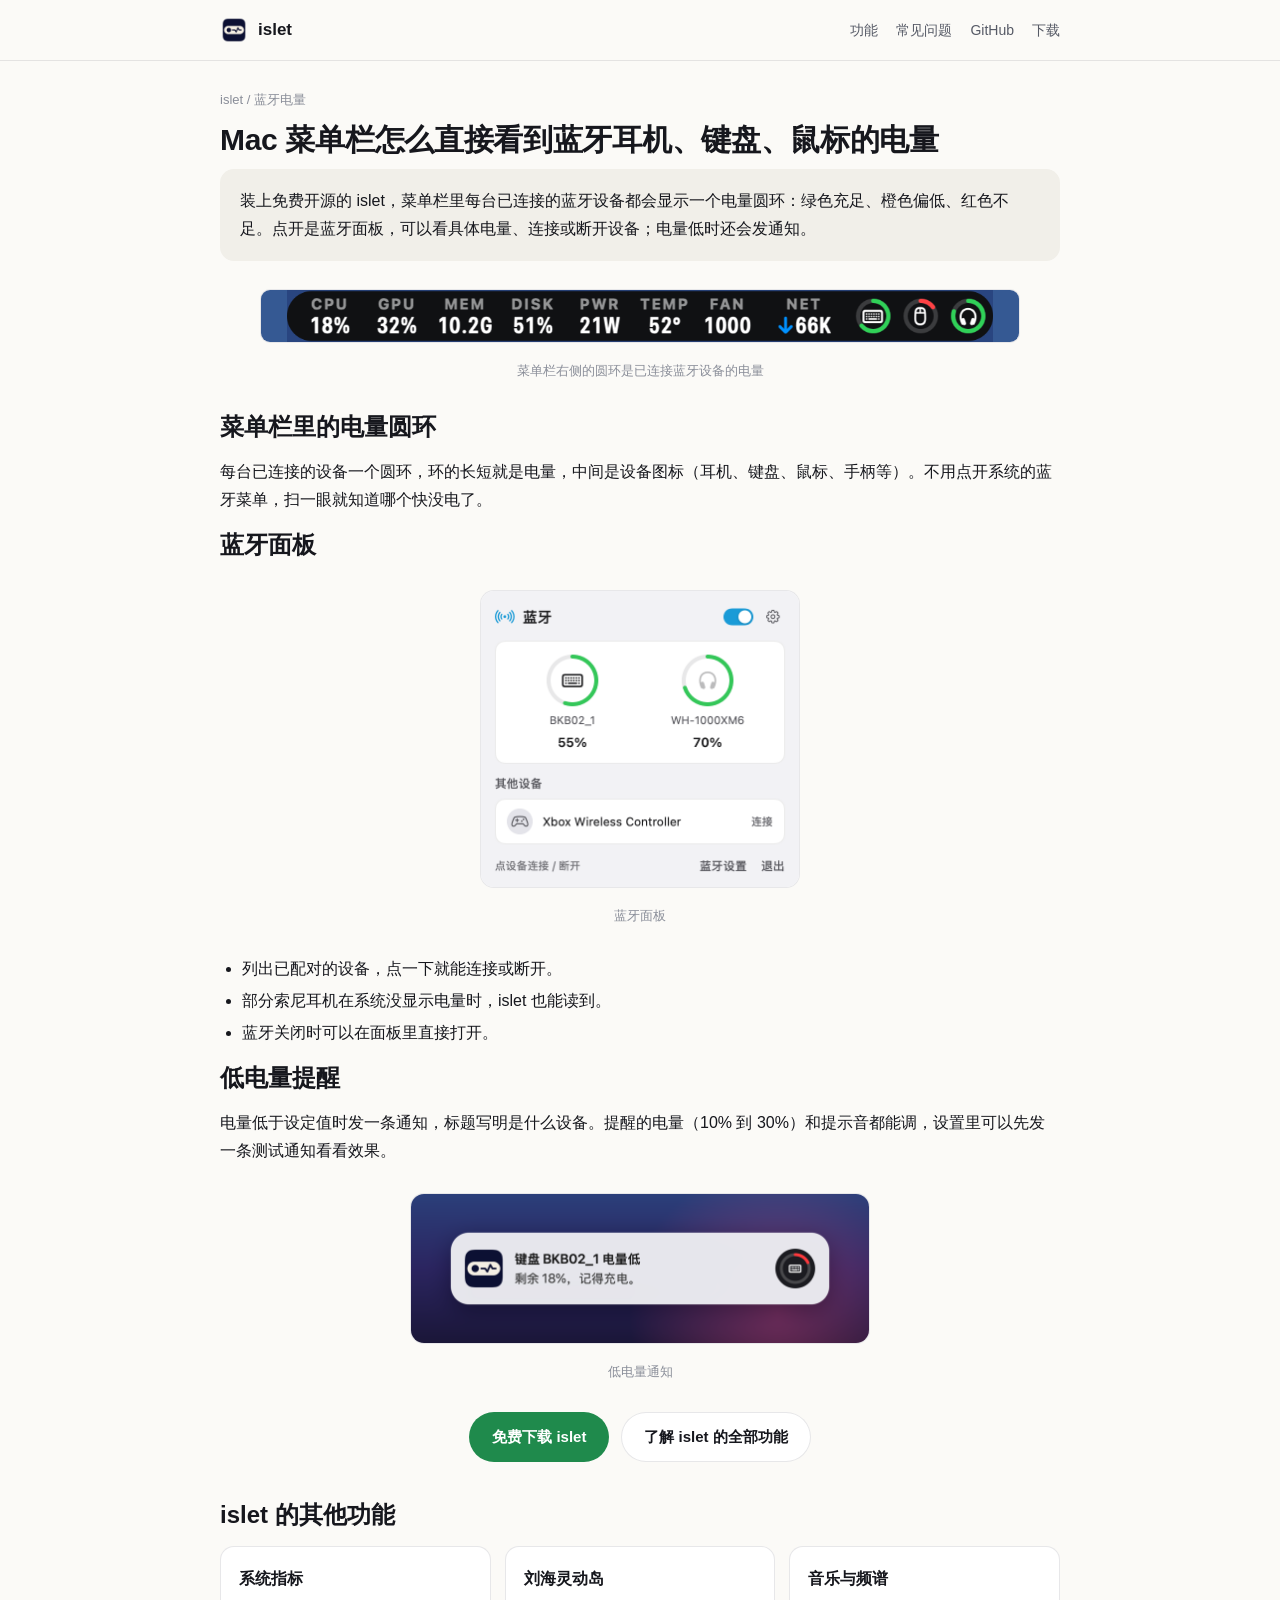
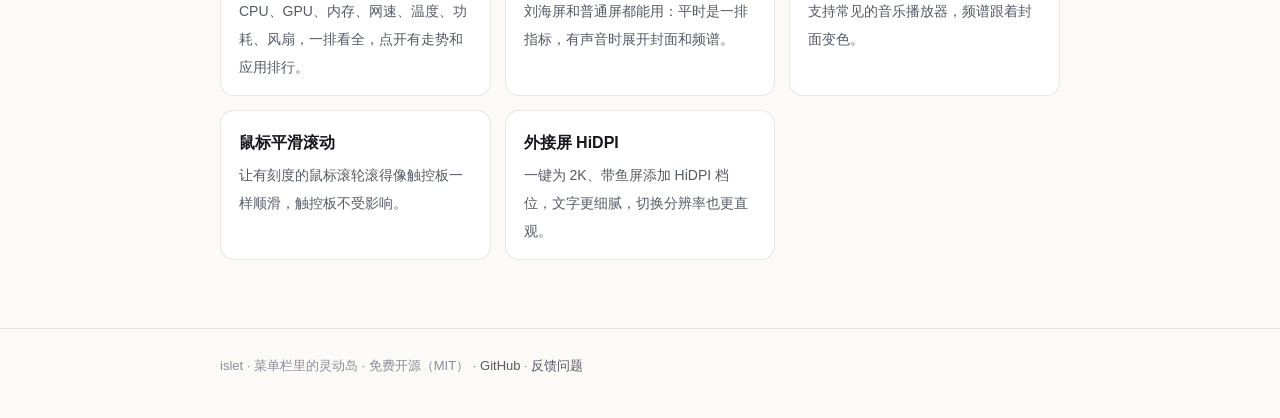
==== docs/bluetooth-battery.html @ e3c12583 "官网：GitHub Pages 首页做成可交互的 macOS 桌面演示，另有 6 个功能介绍页 Co-Authored-By: Claude Opus 5.5 <noreply@anthropic.c" ====
<!doctype html>
<html lang="zh-CN">
<head>
<meta charset="utf-8">
<meta name="viewport" content="width=device-width, initial-scale=1">
<title>Mac 菜单栏怎么直接看到蓝牙耳机、键盘、鼠标的电量 - islet</title>
<meta name="description" content="装上免费开源的 islet，菜单栏里每台已连接的蓝牙设备都会显示一个电量圆环：绿色充足、橙色偏低、红色不足。点开是蓝牙面板，可以看具体电量、连接或断开设备；电量低时还会发通知。">
<link rel="canonical" href="https://buerxzhang.github.io/islet/bluetooth-battery.html">
<meta property="og:type" content="website">
<meta property="og:title" content="Mac 菜单栏怎么直接看到蓝牙耳机、键盘、鼠标的电量 - islet">
<meta property="og:description" content="装上免费开源的 islet，菜单栏里每台已连接的蓝牙设备都会显示一个电量圆环：绿色充足、橙色偏低、红色不足。点开是蓝牙面板，可以看具体电量、连接或断开设备；电量低时还会发通知。">
<meta property="og:url" content="https://buerxzhang.github.io/islet/bluetooth-battery.html">
<meta property="og:image" content="https://buerxzhang.github.io/islet/screenshots/hero.png">
<link rel="icon" href="icon.png">
<link rel="stylesheet" href="style.css">
<script type="application/ld+json">{"@context": "https://schema.org", "@type": "FAQPage", "mainEntity": [{"@type": "Question", "name": "Mac 菜单栏怎么直接看到蓝牙耳机、键盘、鼠标的电量", "acceptedAnswer": {"@type": "Answer", "text": "装上免费开源的 islet，菜单栏里每台已连接的蓝牙设备都会显示一个电量圆环：绿色充足、橙色偏低、红色不足。点开是蓝牙面板，可以看具体电量、连接或断开设备；电量低时还会发通知。"}}]}</script>
</head>
<body>
<header class="top"><div class="wrap">
<a class="brand" href="./"><img src="icon.png" alt="">islet</a>
<nav class="top"><a class="hide-sm" href="./#features">功能</a><a class="hide-sm" href="./#faq">常见问题</a><a href="https://github.com/Buerxzhang/islet">GitHub</a><a href="https://github.com/Buerxzhang/islet/releases/latest">下载</a></nav>
</div></header>
<main class="wrap">
<article>
<div class="crumb"><a href="./">islet</a> / 蓝牙电量</div>
<h1>Mac 菜单栏怎么直接看到蓝牙耳机、键盘、鼠标的电量</h1>
<div class="answer"><p>装上免费开源的 islet，菜单栏里每台已连接的蓝牙设备都会显示一个电量圆环：绿色充足、橙色偏低、红色不足。点开是蓝牙面板，可以看具体电量、连接或断开设备；电量低时还会发通知。</p></div>
<figure class="shot bar"><img src="screenshots/island-desktop-metrics.png" width="760" alt="菜单栏右侧的圆环是已连接蓝牙设备的电量"><figcaption>菜单栏右侧的圆环是已连接蓝牙设备的电量</figcaption></figure>

<h2>菜单栏里的电量圆环</h2>
<p>每台已连接的设备一个圆环，环的长短就是电量，中间是设备图标（耳机、键盘、鼠标、手柄等）。不用点开系统的蓝牙菜单，扫一眼就知道哪个快没电了。</p>

<h2>蓝牙面板</h2>
<figure class="shot"><img src="screenshots/bluetooth.png" width="320" alt="islet 的蓝牙面板：已连接设备的电量和其他设备" loading="lazy"><figcaption>蓝牙面板</figcaption></figure>
<ul>
<li>列出已配对的设备，点一下就能连接或断开。</li>
<li>部分索尼耳机在系统没显示电量时，islet 也能读到。</li>
<li>蓝牙关闭时可以在面板里直接打开。</li>
</ul>

<h2>低电量提醒</h2>
<p>电量低于设定值时发一条通知，标题写明是什么设备。提醒的电量（10% 到 30%）和提示音都能调，设置里可以先发一条测试通知看看效果。</p>
<figure class="shot"><img src="screenshots/notification.png" width="460" alt="islet 的低电量通知" loading="lazy"><figcaption>低电量通知</figcaption></figure>

<div class="actions"><a class="btn primary" href="https://github.com/Buerxzhang/islet/releases/latest">免费下载 islet</a><a class="btn" href="./">了解 islet 的全部功能</a></div>
</article>
<section>
<h2>islet 的其他功能</h2>
<div class="grid">
<a class="card" href="system-monitor.html"><strong>系统指标</strong><span>CPU、GPU、内存、网速、温度、功耗、风扇，一排看全，点开有走势和应用排行。</span></a>
<a class="card" href="notch-island.html"><strong>刘海灵动岛</strong><span>刘海屏和普通屏都能用：平时是一排指标，有声音时展开封面和频谱。</span></a>
<a class="card" href="music-spectrum.html"><strong>音乐与频谱</strong><span>支持常见的音乐播放器，频谱跟着封面变色。</span></a>
<a class="card" href="smooth-scroll.html"><strong>鼠标平滑滚动</strong><span>让有刻度的鼠标滚轮滚得像触控板一样顺滑，触控板不受影响。</span></a>
<a class="card" href="hidpi.html"><strong>外接屏 HiDPI</strong><span>一键为 2K、带鱼屏添加 HiDPI 档位，文字更细腻，切换分辨率也更直观。</span></a>
</div>
</section>
</main>

<footer><div class="wrap">
islet · 菜单栏里的灵动岛 · 免费开源（MIT） · <a href="https://github.com/Buerxzhang/islet">GitHub</a> · <a href="https://github.com/Buerxzhang/islet/issues">反馈问题</a>
</div></footer>
</body>
</html>
---- docs/style.css ----
:root {
  --bg: #fbfaf7;
  --card: #ffffff;
  --text: #16171d;
  --text2: #565a66;
  --text3: #8a8e99;
  --line: rgba(20, 22, 40, 0.1);
  --accent: #0c1033;
  --accent-text: #2a4bd7;
  --cta: #1f8a4c;
  --cta-text: #ffffff;
  --soft: #f1efe9;
}
@media (prefers-color-scheme: dark) {
  :root {
    --bg: #0f1016;
    --card: #181a22;
    --text: #eceef3;
    --text2: #a7abb7;
    --text3: #737887;
    --line: rgba(255, 255, 255, 0.1);
    --accent: #f4eee3;
    --accent-text: #8fa7ff;
    --cta: #2fa463;
    --soft: #1d1f28;
  }
}
* { box-sizing: border-box; }
html { -webkit-text-size-adjust: 100%; }
body {
  margin: 0;
  background: var(--bg);
  color: var(--text);
  font-family: -apple-system, BlinkMacSystemFont, "PingFang SC", "Hiragino Sans GB", "Microsoft YaHei", sans-serif;
  font-size: 16px;
  line-height: 1.75;
}
a { color: var(--accent-text); text-decoration: none; }
a:hover { text-decoration: underline; }
img { max-width: 100%; height: auto; }
.wrap { max-width: 880px; margin: 0 auto; padding: 0 20px; }

header.top { border-bottom: 1px solid var(--line); }
header.top .wrap { display: flex; align-items: center; justify-content: space-between; height: 60px; gap: 16px; }
.brand { display: flex; align-items: center; gap: 10px; color: var(--text); font-weight: 600; font-size: 17px; }
.brand img { width: 28px; height: 28px; border-radius: 7px; }
.brand:hover { text-decoration: none; }
nav.top a { color: var(--text2); font-size: 14px; margin-left: 18px; }

.hero { text-align: center; padding: 56px 0 24px; }
.hero .icon { width: 104px; height: 104px; border-radius: 24px; }
h1 { font-size: 34px; line-height: 1.3; margin: 18px 0 10px; letter-spacing: -0.01em; }
.lead { font-size: 18px; color: var(--text2); max-width: 640px; margin: 0 auto; }
.actions { display: flex; justify-content: center; flex-wrap: wrap; gap: 12px; margin: 26px 0 8px; }
.btn { display: inline-block; padding: 11px 22px; border-radius: 999px; font-weight: 600; font-size: 15px; border: 1px solid var(--line); color: var(--text); background: var(--card); }
.btn.primary { background: var(--cta); color: var(--cta-text); border-color: transparent; }
.btn:hover { text-decoration: none; opacity: 0.92; }
.meta { color: var(--text3); font-size: 13px; text-align: center; }

.shot { margin: 28px auto; text-align: center; }
.shot img { border-radius: 14px; border: 1px solid var(--line); background: var(--card); }
.shot.bar img { border-radius: 10px; }
.shot figcaption { color: var(--text3); font-size: 13px; margin-top: 8px; }

section { padding: 28px 0; }
h2 { font-size: 24px; line-height: 1.4; margin: 0 0 14px; }
h3 { font-size: 18px; margin: 22px 0 6px; }
p { margin: 0 0 14px; }
ul, ol { padding-left: 22px; margin: 0 0 14px; }
li { margin: 4px 0; }

.grid { display: grid; grid-template-columns: repeat(auto-fit, minmax(240px, 1fr)); gap: 14px; }
.card { display: block; background: var(--card); border: 1px solid var(--line); border-radius: 14px; padding: 18px 18px 14px; color: var(--text); }
.card:hover { text-decoration: none; border-color: var(--accent-text); }
.card strong { display: block; font-size: 16px; margin-bottom: 4px; }
.card span { color: var(--text2); font-size: 14px; line-height: 1.6; }

.answer { background: var(--soft); border-radius: 14px; padding: 18px 20px; margin: 8px 0 20px; }
.answer p:last-child { margin-bottom: 0; }

details { border-bottom: 1px solid var(--line); padding: 12px 0; }
summary { cursor: pointer; font-weight: 600; }
details p { margin: 8px 0 0; color: var(--text2); }

.crumb { font-size: 13px; color: var(--text3); padding-top: 28px; }
.crumb a { color: var(--text3); }
article h1 { font-size: 30px; margin-top: 8px; }

footer { border-top: 1px solid var(--line); margin-top: 40px; padding: 26px 0 40px; color: var(--text3); font-size: 13px; }
footer a { color: var(--text2); }

@media (max-width: 600px) {
  h1 { font-size: 27px; }
  article h1 { font-size: 24px; }
  .lead { font-size: 16px; }
  nav.top a.hide-sm { display: none; }
}
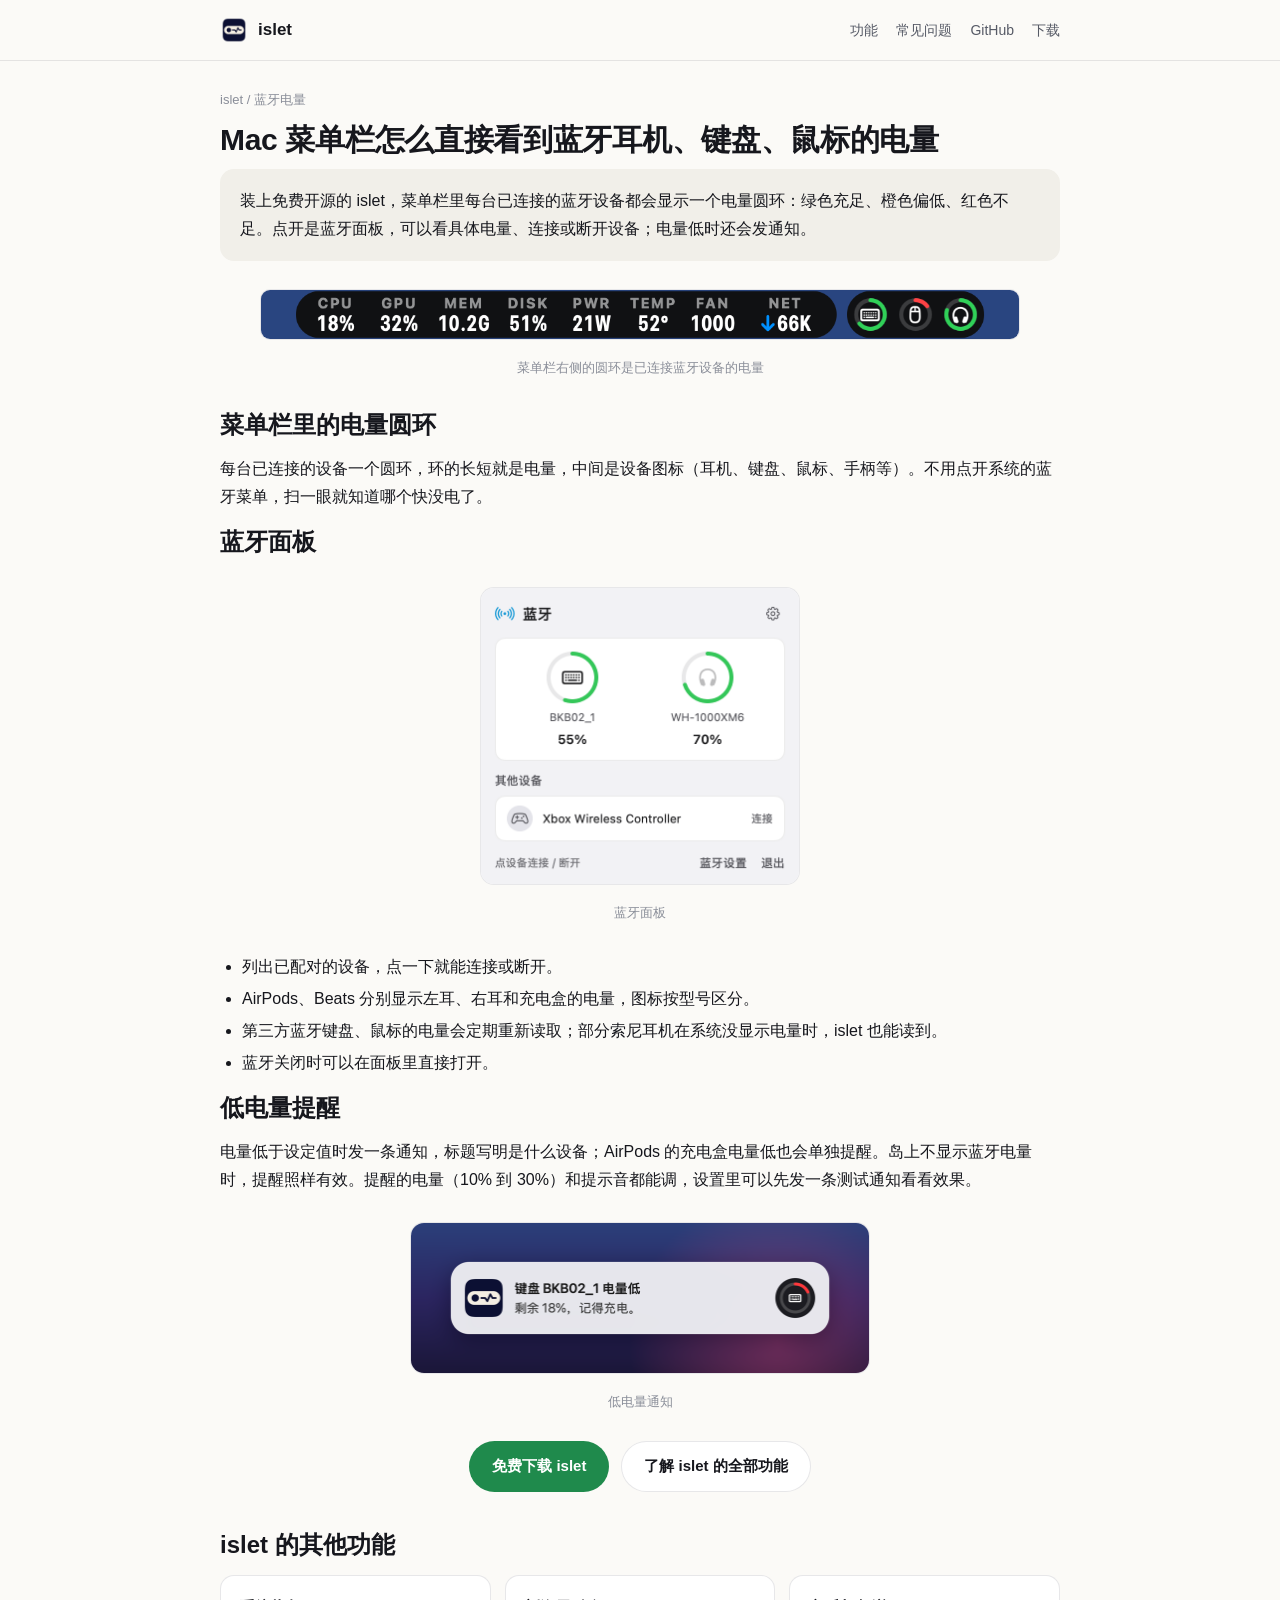
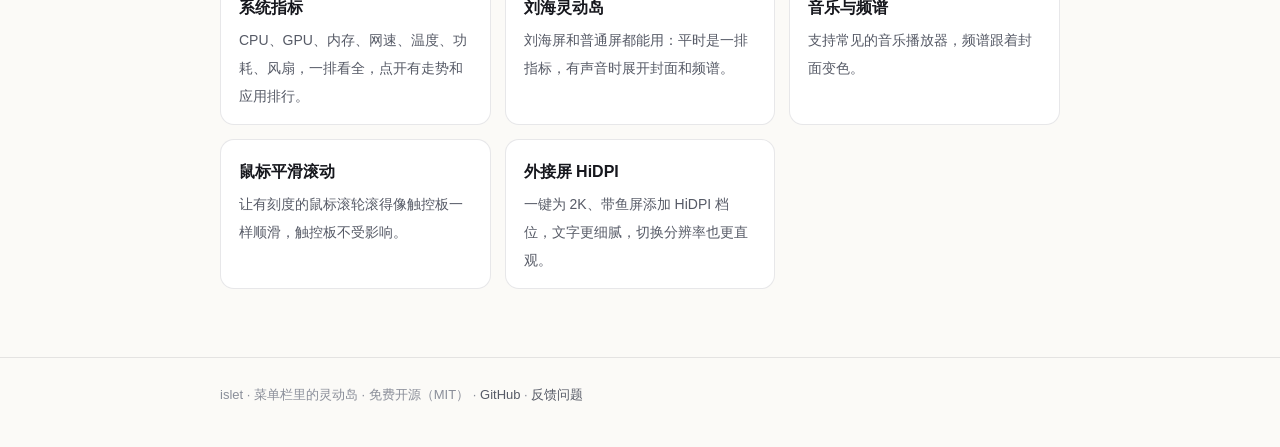
==== commit f5cc17dc: "蓝牙：键鼠电量定期重读、低电量提醒独立于岛上显示，AirPods 分左右耳和充电盒 - BLE 电量每分钟最多重读一次，不再停在第一次读到的值 - 岛上不显示蓝牙时，低电量提醒照样定时检查；设置里开关" ====
--- a/docs/bluetooth-battery.html
+++ b/docs/bluetooth-battery.html
@@ -34,12 +34,13 @@
 <figure class="shot"><img src="screenshots/bluetooth.png" width="320" alt="islet 的蓝牙面板：已连接设备的电量和其他设备" loading="lazy"><figcaption>蓝牙面板</figcaption></figure>
 <ul>
 <li>列出已配对的设备，点一下就能连接或断开。</li>
-<li>部分索尼耳机在系统没显示电量时，islet 也能读到。</li>
+<li>AirPods、Beats 分别显示左耳、右耳和充电盒的电量，图标按型号区分。</li>
+<li>第三方蓝牙键盘、鼠标的电量会定期重新读取；部分索尼耳机在系统没显示电量时，islet 也能读到。</li>
 <li>蓝牙关闭时可以在面板里直接打开。</li>
 </ul>
 
 <h2>低电量提醒</h2>
-<p>电量低于设定值时发一条通知，标题写明是什么设备。提醒的电量（10% 到 30%）和提示音都能调，设置里可以先发一条测试通知看看效果。</p>
+<p>电量低于设定值时发一条通知，标题写明是什么设备；AirPods 的充电盒电量低也会单独提醒。岛上不显示蓝牙电量时，提醒照样有效。提醒的电量（10% 到 30%）和提示音都能调，设置里可以先发一条测试通知看看效果。</p>
 <figure class="shot"><img src="screenshots/notification.png" width="460" alt="islet 的低电量通知" loading="lazy"><figcaption>低电量通知</figcaption></figure>
 
 <div class="actions"><a class="btn primary" href="https://github.com/Buerxzhang/islet/releases/latest">免费下载 islet</a><a class="btn" href="./">了解 islet 的全部功能</a></div>
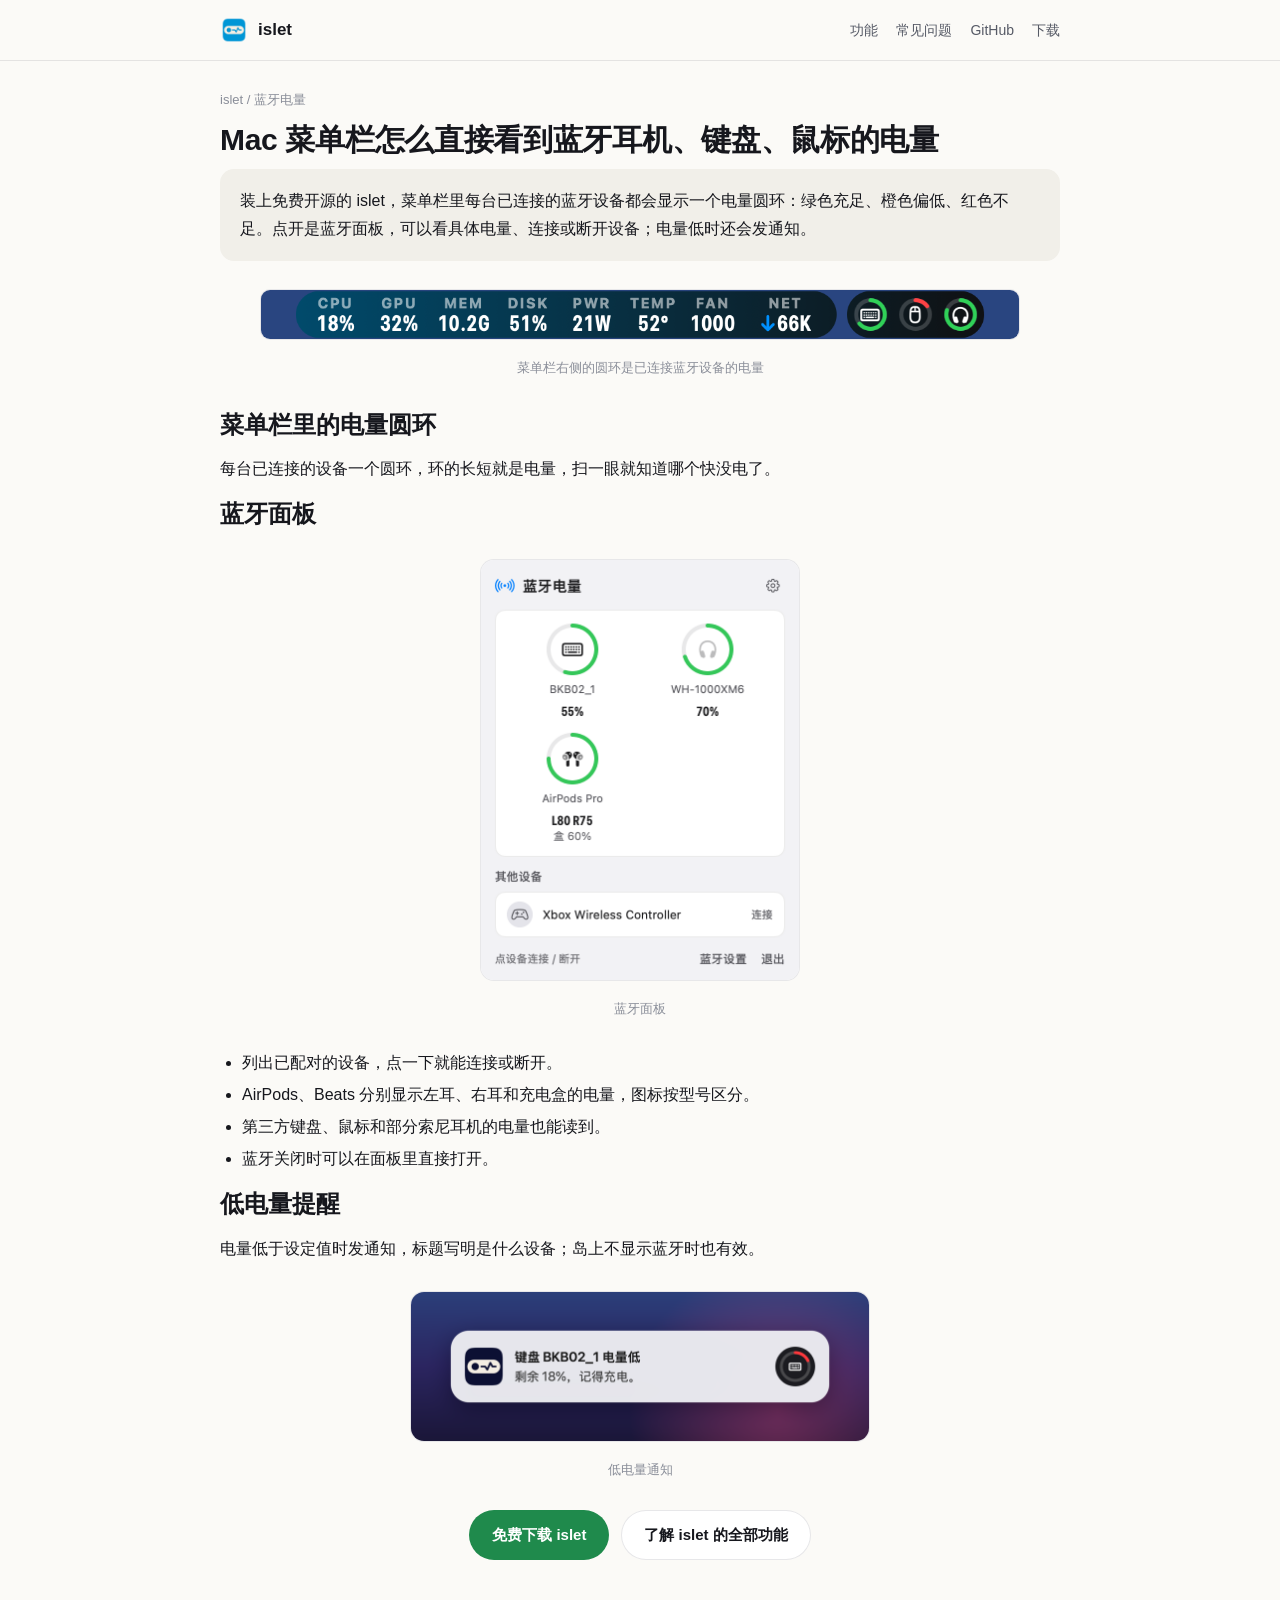
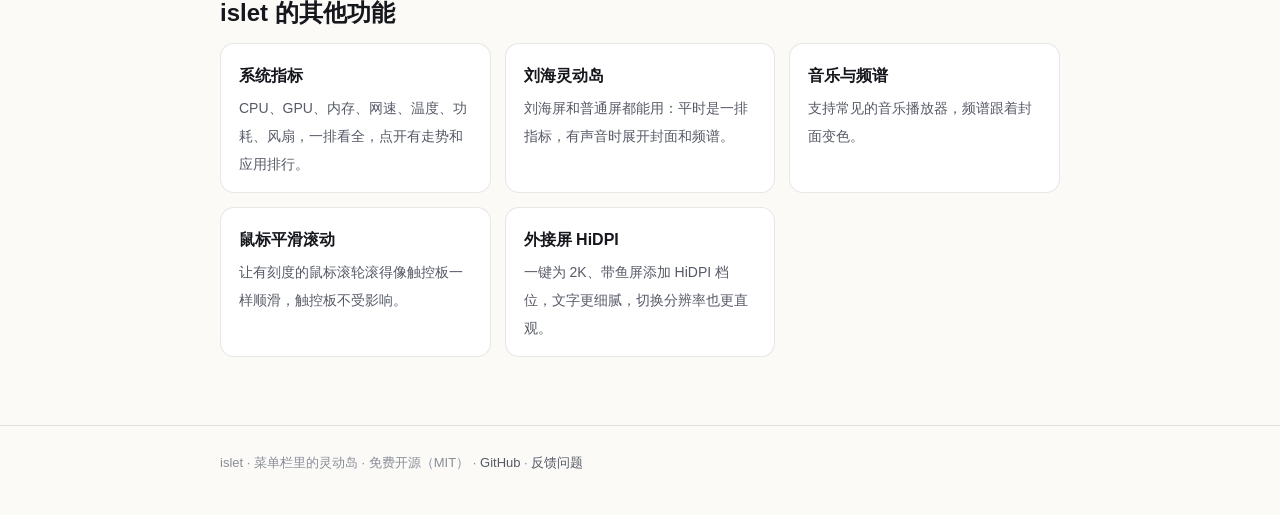
==== commit 8956ea57: "islet 1.4.0：新图标与主题蓝、胶囊样式（渐变 / 黑色 / 玻璃）、统一浅色、文案精简 - 图标改为天蓝 #0096D6，主题色同色；胶囊默认渐变，没播放时从主题蓝的深色版过渡到黑 - 样式" ====
--- a/docs/bluetooth-battery.html
+++ b/docs/bluetooth-battery.html
@@ -28,19 +28,19 @@
 <figure class="shot bar"><img src="screenshots/island-desktop-metrics.png" width="760" alt="菜单栏右侧的圆环是已连接蓝牙设备的电量"><figcaption>菜单栏右侧的圆环是已连接蓝牙设备的电量</figcaption></figure>
 
 <h2>菜单栏里的电量圆环</h2>
-<p>每台已连接的设备一个圆环，环的长短就是电量，中间是设备图标（耳机、键盘、鼠标、手柄等）。不用点开系统的蓝牙菜单，扫一眼就知道哪个快没电了。</p>
+<p>每台已连接的设备一个圆环，环的长短就是电量，扫一眼就知道哪个快没电了。</p>
 
 <h2>蓝牙面板</h2>
 <figure class="shot"><img src="screenshots/bluetooth.png" width="320" alt="islet 的蓝牙面板：已连接设备的电量和其他设备" loading="lazy"><figcaption>蓝牙面板</figcaption></figure>
 <ul>
 <li>列出已配对的设备，点一下就能连接或断开。</li>
 <li>AirPods、Beats 分别显示左耳、右耳和充电盒的电量，图标按型号区分。</li>
-<li>第三方蓝牙键盘、鼠标的电量会定期重新读取；部分索尼耳机在系统没显示电量时，islet 也能读到。</li>
+<li>第三方键盘、鼠标和部分索尼耳机的电量也能读到。</li>
 <li>蓝牙关闭时可以在面板里直接打开。</li>
 </ul>
 
 <h2>低电量提醒</h2>
-<p>电量低于设定值时发一条通知，标题写明是什么设备；AirPods 的充电盒电量低也会单独提醒。岛上不显示蓝牙电量时，提醒照样有效。提醒的电量（10% 到 30%）和提示音都能调，设置里可以先发一条测试通知看看效果。</p>
+<p>电量低于设定值时发通知，标题写明是什么设备；岛上不显示蓝牙时也有效。</p>
 <figure class="shot"><img src="screenshots/notification.png" width="460" alt="islet 的低电量通知" loading="lazy"><figcaption>低电量通知</figcaption></figure>
 
 <div class="actions"><a class="btn primary" href="https://github.com/Buerxzhang/islet/releases/latest">免费下载 islet</a><a class="btn" href="./">了解 islet 的全部功能</a></div>
--- a/docs/style.css
+++ b/docs/style.css
@@ -5,25 +5,11 @@
   --text2: #565a66;
   --text3: #8a8e99;
   --line: rgba(20, 22, 40, 0.1);
-  --accent: #0c1033;
+  --accent: #0096d6;
   --accent-text: #2a4bd7;
   --cta: #1f8a4c;
   --cta-text: #ffffff;
   --soft: #f1efe9;
-}
-@media (prefers-color-scheme: dark) {
-  :root {
-    --bg: #0f1016;
-    --card: #181a22;
-    --text: #eceef3;
-    --text2: #a7abb7;
-    --text3: #737887;
-    --line: rgba(255, 255, 255, 0.1);
-    --accent: #f4eee3;
-    --accent-text: #8fa7ff;
-    --cta: #2fa463;
-    --soft: #1d1f28;
-  }
 }
 * { box-sizing: border-box; }
 html { -webkit-text-size-adjust: 100%; }
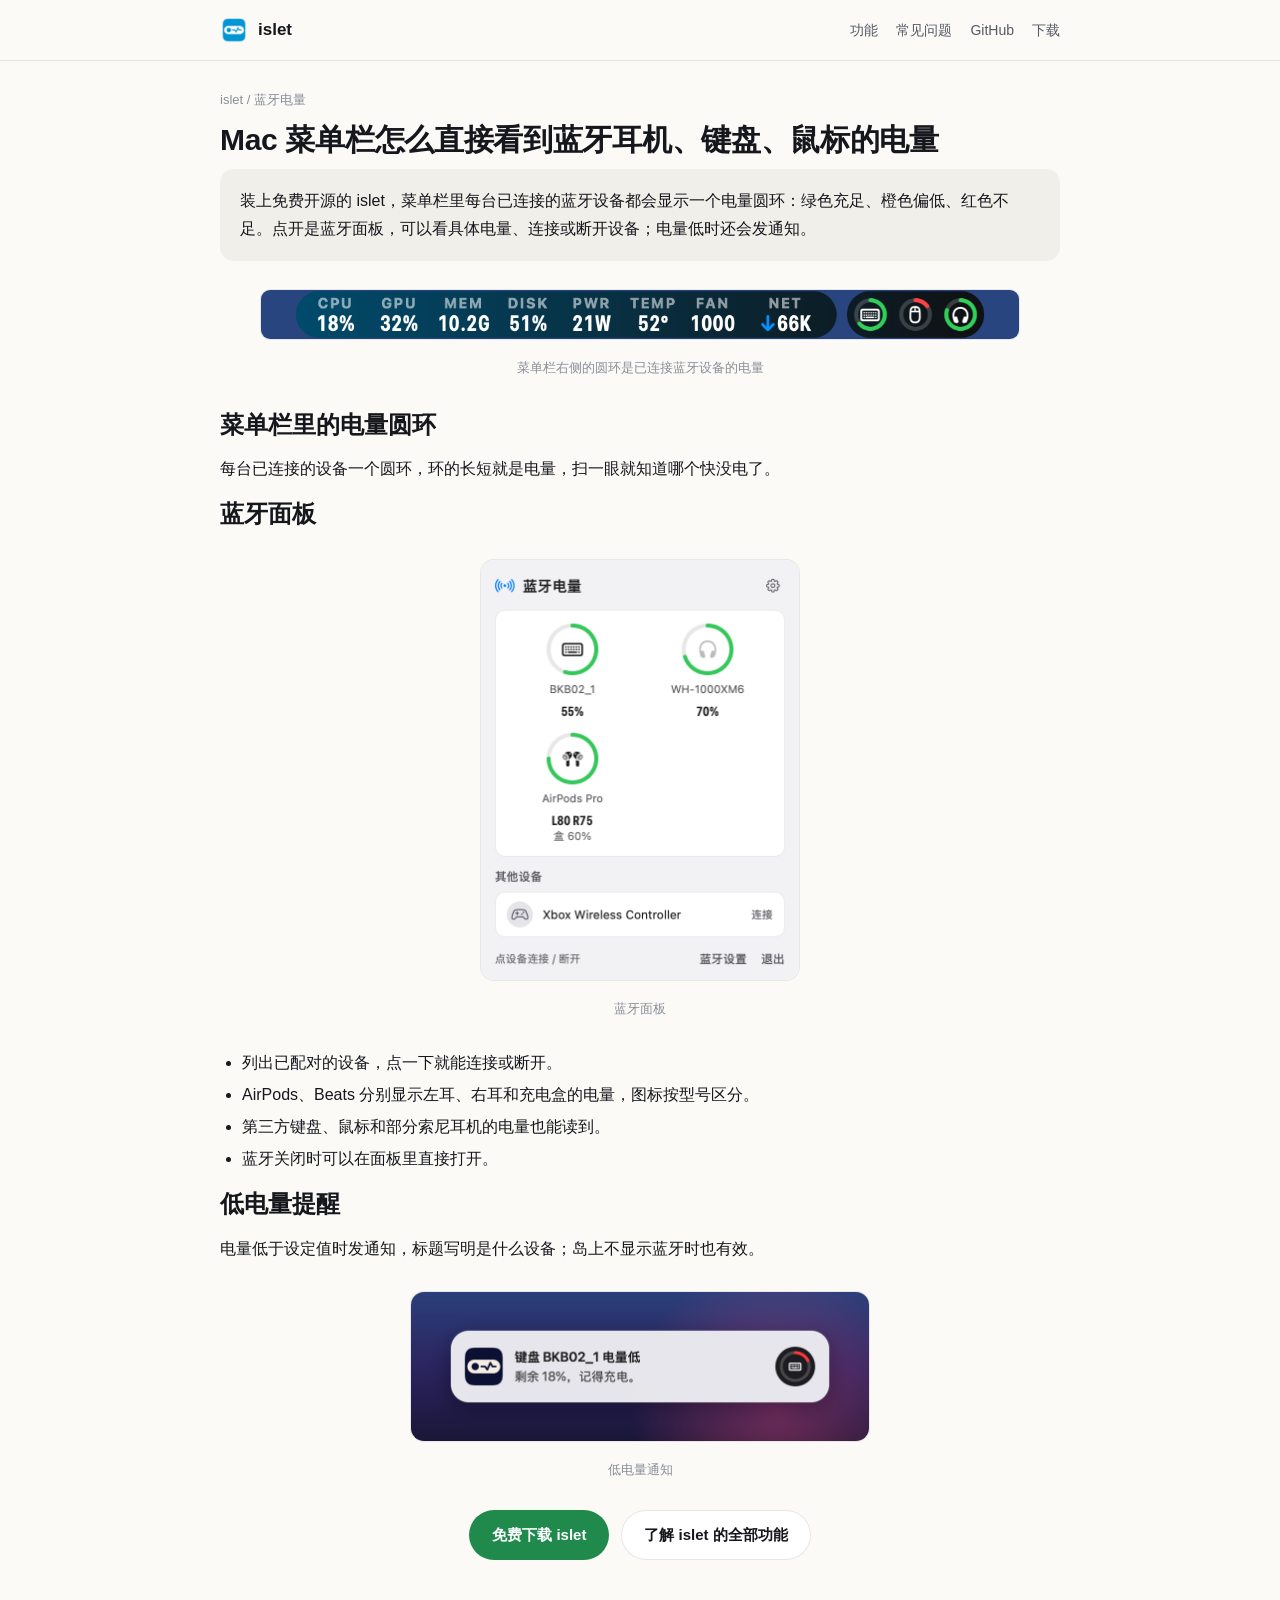
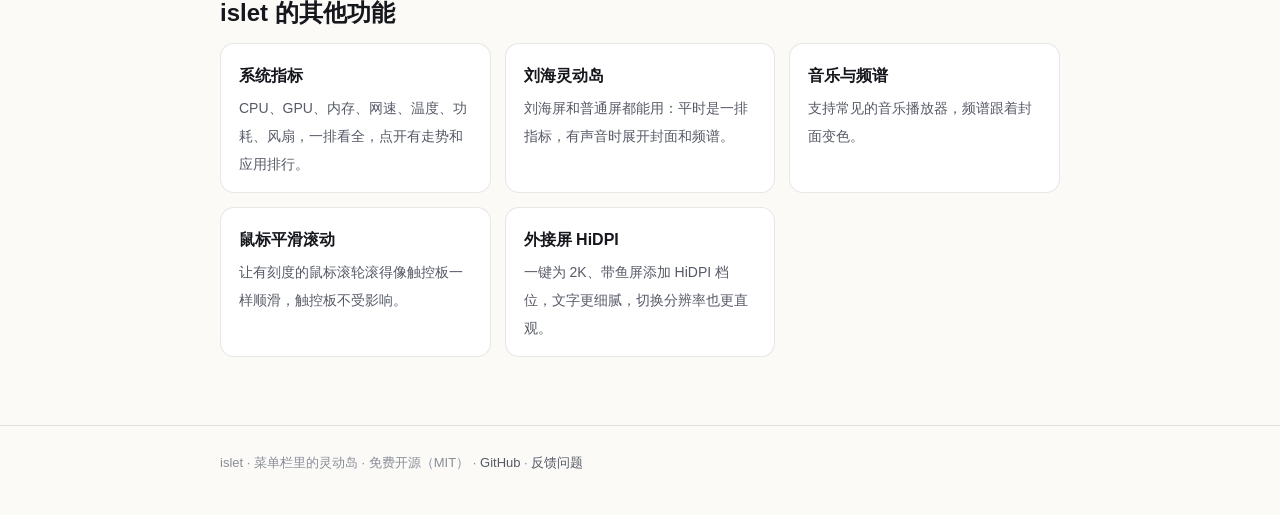
==== commit 84101803: "为官网和标签页图标使用内容版本地址避免旧缓存" ====
--- a/docs/bluetooth-battery.html
+++ b/docs/bluetooth-battery.html
@@ -11,13 +11,13 @@
 <meta property="og:description" content="装上免费开源的 islet，菜单栏里每台已连接的蓝牙设备都会显示一个电量圆环：绿色充足、橙色偏低、红色不足。点开是蓝牙面板，可以看具体电量、连接或断开设备；电量低时还会发通知。">
 <meta property="og:url" content="https://buerxzhang.github.io/islet/bluetooth-battery.html">
 <meta property="og:image" content="https://buerxzhang.github.io/islet/screenshots/hero.png">
-<link rel="icon" href="icon.png">
+<link rel="icon" href="icon-b1a28c54b977.png">
 <link rel="stylesheet" href="style.css">
 <script type="application/ld+json">{"@context": "https://schema.org", "@type": "FAQPage", "mainEntity": [{"@type": "Question", "name": "Mac 菜单栏怎么直接看到蓝牙耳机、键盘、鼠标的电量", "acceptedAnswer": {"@type": "Answer", "text": "装上免费开源的 islet，菜单栏里每台已连接的蓝牙设备都会显示一个电量圆环：绿色充足、橙色偏低、红色不足。点开是蓝牙面板，可以看具体电量、连接或断开设备；电量低时还会发通知。"}}]}</script>
 </head>
 <body>
 <header class="top"><div class="wrap">
-<a class="brand" href="./"><img src="icon.png" alt="">islet</a>
+<a class="brand" href="./"><img src="icon-b1a28c54b977.png" alt="">islet</a>
 <nav class="top"><a class="hide-sm" href="./#features">功能</a><a class="hide-sm" href="./#faq">常见问题</a><a href="https://github.com/Buerxzhang/islet">GitHub</a><a href="https://github.com/Buerxzhang/islet/releases/latest">下载</a></nav>
 </div></header>
 <main class="wrap">
